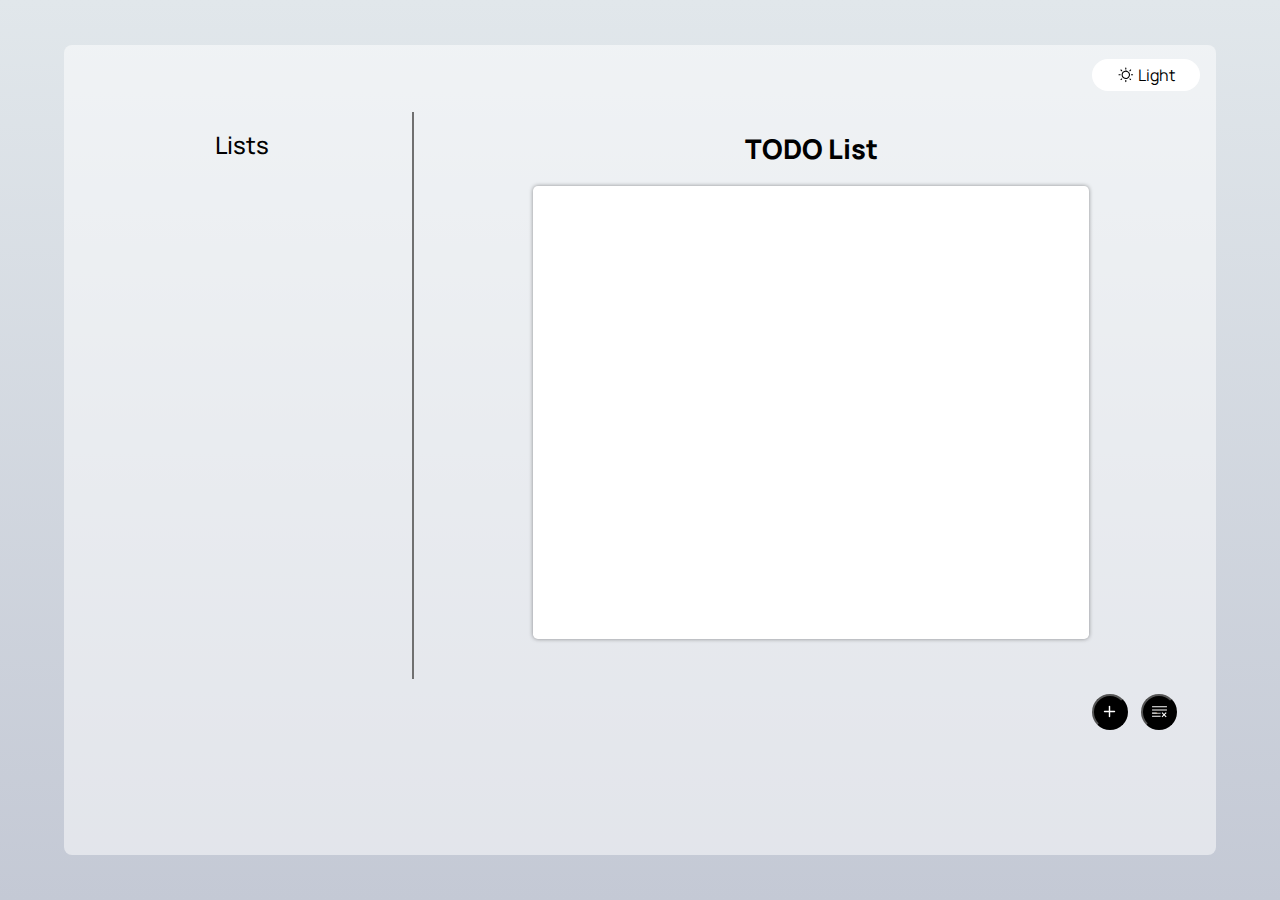
==== index.html @ 12a553c0 "Add files via upload" ====
<!DOCTYPE html>
<html lang="en">
    <head>
        <title>TODO List</title>
        <meta charset="UTF-8">
        <link rel="stylesheet" href="./static/style.css">
        <script src="/static/script.js" type="text/javascript"></script>
        <script src="https://code.jquery.com/jquery-3.6.0.min.js"></script>
    </head>
    <body onload="onLoad()">
        <div class="background_div">
            <div class="center_window">
                <div id="div-theme-btn">
                    <button onclick="toggleDarkMode()" id="theme-btn">
                        <svg viewBox="0 0 24 24" fill="none" xmlns="http://www.w3.org/2000/svg"><g id="SVGRepo_bgCarrier" stroke-width="0"></g><g id="SVGRepo_tracerCarrier" stroke-linecap="round" stroke-linejoin="round"></g><g id="SVGRepo_iconCarrier"> <path d="M12 17.75C10.8628 17.75 9.75106 17.4128 8.80547 16.781C7.85989 16.1491 7.1229 15.2511 6.6877 14.2004C6.25249 13.1498 6.13862 11.9936 6.36049 10.8782C6.58235 9.76284 7.12999 8.73829 7.93414 7.93414C8.73829 7.12999 9.76284 6.58235 10.8782 6.36049C11.9936 6.13862 13.1498 6.25249 14.2004 6.6877C15.2511 7.1229 16.1491 7.85989 16.781 8.80547C17.4128 9.75106 17.75 10.8628 17.75 12C17.7474 13.5242 17.1407 14.9852 16.0629 16.0629C14.9852 17.1407 13.5242 17.7474 12 17.75ZM12 7.75C11.1594 7.75 10.3377 7.99926 9.63883 8.46626C8.93992 8.93325 8.39519 9.59701 8.07351 10.3736C7.75184 11.1502 7.66768 12.0047 7.83167 12.8291C7.99565 13.6536 8.40043 14.4108 8.9948 15.0052C9.58917 15.5996 10.3464 16.0044 11.1709 16.1683C11.9953 16.3323 12.8498 16.2482 13.6264 15.9265C14.403 15.6048 15.0668 15.0601 15.5337 14.3612C16.0007 13.6623 16.25 12.8406 16.25 12C16.2474 10.8736 15.7987 9.79417 15.0023 8.99772C14.2058 8.20126 13.1264 7.75264 12 7.75Z" fill="#000000"></path> <path d="M12 5C11.8019 4.99741 11.6126 4.91756 11.4725 4.77747C11.3324 4.63737 11.2526 4.44811 11.25 4.25V2.75C11.25 2.55109 11.329 2.36032 11.4697 2.21967C11.6103 2.07902 11.8011 2 12 2C12.1989 2 12.3897 2.07902 12.5303 2.21967C12.671 2.36032 12.75 2.55109 12.75 2.75V4.25C12.7474 4.44811 12.6676 4.63737 12.5275 4.77747C12.3874 4.91756 12.1981 4.99741 12 5Z" fill="#000000"></path> <path d="M12 22C11.8019 21.9974 11.6126 21.9176 11.4725 21.7775C11.3324 21.6374 11.2526 21.4481 11.25 21.25V19.75C11.25 19.5511 11.329 19.3603 11.4697 19.2197C11.6103 19.079 11.8011 19 12 19C12.1989 19 12.3897 19.079 12.5303 19.2197C12.671 19.3603 12.75 19.5511 12.75 19.75V21.25C12.7474 21.4481 12.6676 21.6374 12.5275 21.7775C12.3874 21.9176 12.1981 21.9974 12 22Z" fill="#000000"></path> <path d="M21.25 12.75H19.75C19.5511 12.75 19.3603 12.671 19.2197 12.5303C19.079 12.3897 19 12.1989 19 12C19 11.8011 19.079 11.6103 19.2197 11.4697C19.3603 11.329 19.5511 11.25 19.75 11.25H21.25C21.4489 11.25 21.6397 11.329 21.7803 11.4697C21.921 11.6103 22 11.8011 22 12C22 12.1989 21.921 12.3897 21.7803 12.5303C21.6397 12.671 21.4489 12.75 21.25 12.75Z" fill="#000000"></path> <path d="M4.25 12.75H2.75C2.55109 12.75 2.36032 12.671 2.21967 12.5303C2.07902 12.3897 2 12.1989 2 12C2 11.8011 2.07902 11.6103 2.21967 11.4697C2.36032 11.329 2.55109 11.25 2.75 11.25H4.25C4.44891 11.25 4.63968 11.329 4.78033 11.4697C4.92098 11.6103 5 11.8011 5 12C5 12.1989 4.92098 12.3897 4.78033 12.5303C4.63968 12.671 4.44891 12.75 4.25 12.75Z" fill="#000000"></path> <path d="M6.50001 7.24995C6.30707 7.2352 6.12758 7.14545 6.00001 6.99995L4.91001 5.99995C4.83844 5.92838 4.78167 5.84341 4.74293 5.7499C4.7042 5.65639 4.68427 5.55617 4.68427 5.45495C4.68427 5.35373 4.7042 5.25351 4.74293 5.16C4.78167 5.06649 4.83844 4.98152 4.91001 4.90995C4.98158 4.83838 5.06655 4.78161 5.16006 4.74287C5.25357 4.70414 5.3538 4.6842 5.45501 4.6842C5.55623 4.6842 5.65645 4.70414 5.74996 4.74287C5.84347 4.78161 5.92844 4.83838 6.00001 4.90995L7.00001 5.99995C7.123 6.13746 7.19099 6.31547 7.19099 6.49995C7.19099 6.68443 7.123 6.86244 7.00001 6.99995C6.87244 7.14545 6.69295 7.2352 6.50001 7.24995Z" fill="#000000"></path> <path d="M18.56 19.31C18.4615 19.3104 18.3638 19.2912 18.2728 19.2534C18.1818 19.2157 18.0993 19.1601 18.03 19.09L17 18C16.9332 17.86 16.9114 17.7028 16.9376 17.5499C16.9638 17.3971 17.0368 17.2561 17.1465 17.1464C17.2561 17.0368 17.3971 16.9638 17.55 16.9376C17.7028 16.9113 17.8601 16.9331 18 17L19.09 18C19.2305 18.1406 19.3094 18.3312 19.3094 18.53C19.3094 18.7287 19.2305 18.9194 19.09 19.06C19.0233 19.1355 18.9419 19.1967 18.8508 19.2397C18.7597 19.2827 18.6607 19.3066 18.56 19.31Z" fill="#000000"></path> <path d="M17.5 7.24995C17.3071 7.2352 17.1276 7.14545 17 6.99995C16.877 6.86244 16.809 6.68443 16.809 6.49995C16.809 6.31547 16.877 6.13746 17 5.99995L18 4.90995C18.1445 4.76541 18.3406 4.6842 18.545 4.6842C18.7494 4.6842 18.9455 4.76541 19.09 4.90995C19.2345 5.05449 19.3158 5.25054 19.3158 5.45495C19.3158 5.65936 19.2345 5.85541 19.09 5.99995L18 6.99995C17.8724 7.14545 17.6929 7.2352 17.5 7.24995Z" fill="#000000"></path> <path d="M5.44001 19.31C5.34147 19.3104 5.24383 19.2912 5.15282 19.2534C5.06181 19.2157 4.97926 19.1601 4.91001 19.09C4.76956 18.9494 4.69067 18.7587 4.69067 18.56C4.69067 18.3612 4.76956 18.1706 4.91001 18.03L6.00001 17C6.13997 16.9331 6.2972 16.9113 6.45006 16.9376C6.60293 16.9638 6.7439 17.0368 6.85357 17.1464C6.96324 17.2561 7.03621 17.3971 7.06244 17.5499C7.08866 17.7028 7.06685 17.86 7.00001 18L6.00001 19.09C5.92728 19.1638 5.83985 19.2216 5.74338 19.2595C5.64691 19.2974 5.54356 19.3146 5.44001 19.31Z" fill="#000000"></path> </g></svg>
                        Light
                    </button>
                </div>
                <div class="main_page">
                    <div class="left_side">
                        <h1>Lists</h1>
                        <div class="all_lists">

                        </div>
                    </div>
                    <div class="right_side">
                        <h1 id="pageTitle">TODO List</h1>
                        <div id="div_pg_table">
                        </div>
                    </div>
                </div>
                <div id="div-add-btn" class="bottom_buttons">
                    <button onclick="updateDatabase()" id="add-btn"></button>
                    <button id="clear-table_but">-</button>
                </div>
            </div>
        </div>
    </body>
</html>
---- static/style.css ----
@import url('https://fonts.googleapis.com/css2?family=Manrope:wght@300;400;600;700&display=swap');
.background_div{
    background: linear-gradient(#E1E7EB,#C4C9D5);
    background-repeat: no-repeat;
    position: absolute;
    top: 0px;
    left: 0px;
    height: 100%;
    width: 100%;
    display: flex;
    justify-content: center;
    align-items: center;
    flex-direction: column;
}
.center_window{
    position: relative;
    background-color: rgb(255 255 255 / 50%);
    width: 90%;
    border-radius: 0.5em;
    height: 90%;
}
#div-theme-btn{
    display: flex;
    justify-content: center;
    flex-direction: column;
    align-items: flex-end;
    height: 3.7em;
    padding-right: 1em;
}
#theme-btn{
    font-family: 'Manrope';
    background-color: white;
    border: none;
    border-radius: 100vmin;
    display: flex;
    flex-direction: row;
    align-items: center;
    font-size: 1rem;
    padding: 5px 25px;
    justify-content: flex-end;
    width: max-content;
}
#theme-btn > svg{
    height: 1.1em;
    margin-right: 0.2em;
}

.main_page{
    display: flex;
    flex-direction: row;
    justify-content: space-around;
    height: 70%;
    align-items: center;
    padding: 0.5em;
}

/* inside window */
.left_side{
    width: 30%;
    border-right: 2px solid #707070;
}
.right_side{
    width: 70%;
}
.left_side , .right_side{
    height: 100%;
    display: flex;
    flex-direction: column;
    align-items: center;
}
.left_side > h1{
    font-family: 'Manrope';
    font-size: 1.5rem;
    font-weight: 500;
}

.right_side > h1{
    font-family: 'Manrope';
    font-size: 1.7rem;
    font-weight: 900;
}
#div_pg_table{
    background-color: white;
    height: 80%;
    width: 70%;
    border-radius: 0.3em;
    box-shadow: 0px 0px 4px #00000069;
}

/* bottom_buttons */
.bottom_buttons{
    display: flex;
    justify-content: flex-end;
    align-items: center;
    padding-right: 2em;
}
.bottom_buttons > button{
    font-family: 'Manrope';
    border-radius: 100vmin;
    height: 2.7em;
    width: 2.7em;
    margin: 0.5em;
}
#add-btn{
    background: url(../images/plus.svg);
    background-size: 1.3em;
    background-repeat: no-repeat;
    background-position: center;
    background-color: #000000;
}
#clear-table_but{
    background: url(../images/clear.svg);
    background-size: 1.3em;
    background-repeat: no-repeat;
    background-position: center;
    background-color: #000000;
}
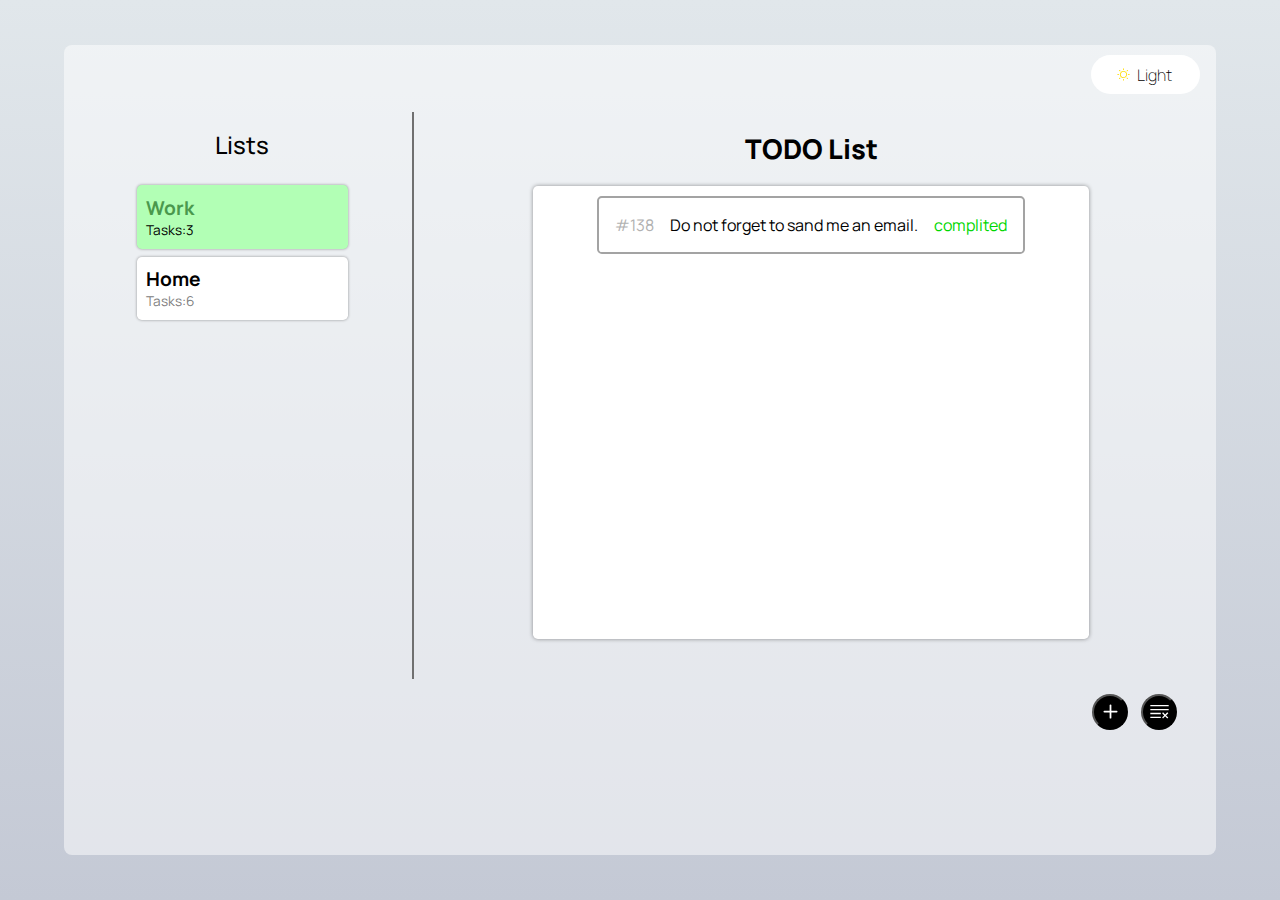
==== commit c90d1f99: "Add files via upload" ====
--- a/index.html
+++ b/index.html
@@ -7,31 +7,50 @@
         <script src="/static/script.js" type="text/javascript"></script>
         <script src="https://code.jquery.com/jquery-3.6.0.min.js"></script>
     </head>
-    <body onload="onLoad()">
+    <body onload="onLoad()" class="light_mode">
+    <!-- <body> -->
         <div class="background_div">
             <div class="center_window">
                 <div id="div-theme-btn">
                     <button onclick="toggleDarkMode()" id="theme-btn">
-                        <svg viewBox="0 0 24 24" fill="none" xmlns="http://www.w3.org/2000/svg"><g id="SVGRepo_bgCarrier" stroke-width="0"></g><g id="SVGRepo_tracerCarrier" stroke-linecap="round" stroke-linejoin="round"></g><g id="SVGRepo_iconCarrier"> <path d="M12 17.75C10.8628 17.75 9.75106 17.4128 8.80547 16.781C7.85989 16.1491 7.1229 15.2511 6.6877 14.2004C6.25249 13.1498 6.13862 11.9936 6.36049 10.8782C6.58235 9.76284 7.12999 8.73829 7.93414 7.93414C8.73829 7.12999 9.76284 6.58235 10.8782 6.36049C11.9936 6.13862 13.1498 6.25249 14.2004 6.6877C15.2511 7.1229 16.1491 7.85989 16.781 8.80547C17.4128 9.75106 17.75 10.8628 17.75 12C17.7474 13.5242 17.1407 14.9852 16.0629 16.0629C14.9852 17.1407 13.5242 17.7474 12 17.75ZM12 7.75C11.1594 7.75 10.3377 7.99926 9.63883 8.46626C8.93992 8.93325 8.39519 9.59701 8.07351 10.3736C7.75184 11.1502 7.66768 12.0047 7.83167 12.8291C7.99565 13.6536 8.40043 14.4108 8.9948 15.0052C9.58917 15.5996 10.3464 16.0044 11.1709 16.1683C11.9953 16.3323 12.8498 16.2482 13.6264 15.9265C14.403 15.6048 15.0668 15.0601 15.5337 14.3612C16.0007 13.6623 16.25 12.8406 16.25 12C16.2474 10.8736 15.7987 9.79417 15.0023 8.99772C14.2058 8.20126 13.1264 7.75264 12 7.75Z" fill="#000000"></path> <path d="M12 5C11.8019 4.99741 11.6126 4.91756 11.4725 4.77747C11.3324 4.63737 11.2526 4.44811 11.25 4.25V2.75C11.25 2.55109 11.329 2.36032 11.4697 2.21967C11.6103 2.07902 11.8011 2 12 2C12.1989 2 12.3897 2.07902 12.5303 2.21967C12.671 2.36032 12.75 2.55109 12.75 2.75V4.25C12.7474 4.44811 12.6676 4.63737 12.5275 4.77747C12.3874 4.91756 12.1981 4.99741 12 5Z" fill="#000000"></path> <path d="M12 22C11.8019 21.9974 11.6126 21.9176 11.4725 21.7775C11.3324 21.6374 11.2526 21.4481 11.25 21.25V19.75C11.25 19.5511 11.329 19.3603 11.4697 19.2197C11.6103 19.079 11.8011 19 12 19C12.1989 19 12.3897 19.079 12.5303 19.2197C12.671 19.3603 12.75 19.5511 12.75 19.75V21.25C12.7474 21.4481 12.6676 21.6374 12.5275 21.7775C12.3874 21.9176 12.1981 21.9974 12 22Z" fill="#000000"></path> <path d="M21.25 12.75H19.75C19.5511 12.75 19.3603 12.671 19.2197 12.5303C19.079 12.3897 19 12.1989 19 12C19 11.8011 19.079 11.6103 19.2197 11.4697C19.3603 11.329 19.5511 11.25 19.75 11.25H21.25C21.4489 11.25 21.6397 11.329 21.7803 11.4697C21.921 11.6103 22 11.8011 22 12C22 12.1989 21.921 12.3897 21.7803 12.5303C21.6397 12.671 21.4489 12.75 21.25 12.75Z" fill="#000000"></path> <path d="M4.25 12.75H2.75C2.55109 12.75 2.36032 12.671 2.21967 12.5303C2.07902 12.3897 2 12.1989 2 12C2 11.8011 2.07902 11.6103 2.21967 11.4697C2.36032 11.329 2.55109 11.25 2.75 11.25H4.25C4.44891 11.25 4.63968 11.329 4.78033 11.4697C4.92098 11.6103 5 11.8011 5 12C5 12.1989 4.92098 12.3897 4.78033 12.5303C4.63968 12.671 4.44891 12.75 4.25 12.75Z" fill="#000000"></path> <path d="M6.50001 7.24995C6.30707 7.2352 6.12758 7.14545 6.00001 6.99995L4.91001 5.99995C4.83844 5.92838 4.78167 5.84341 4.74293 5.7499C4.7042 5.65639 4.68427 5.55617 4.68427 5.45495C4.68427 5.35373 4.7042 5.25351 4.74293 5.16C4.78167 5.06649 4.83844 4.98152 4.91001 4.90995C4.98158 4.83838 5.06655 4.78161 5.16006 4.74287C5.25357 4.70414 5.3538 4.6842 5.45501 4.6842C5.55623 4.6842 5.65645 4.70414 5.74996 4.74287C5.84347 4.78161 5.92844 4.83838 6.00001 4.90995L7.00001 5.99995C7.123 6.13746 7.19099 6.31547 7.19099 6.49995C7.19099 6.68443 7.123 6.86244 7.00001 6.99995C6.87244 7.14545 6.69295 7.2352 6.50001 7.24995Z" fill="#000000"></path> <path d="M18.56 19.31C18.4615 19.3104 18.3638 19.2912 18.2728 19.2534C18.1818 19.2157 18.0993 19.1601 18.03 19.09L17 18C16.9332 17.86 16.9114 17.7028 16.9376 17.5499C16.9638 17.3971 17.0368 17.2561 17.1465 17.1464C17.2561 17.0368 17.3971 16.9638 17.55 16.9376C17.7028 16.9113 17.8601 16.9331 18 17L19.09 18C19.2305 18.1406 19.3094 18.3312 19.3094 18.53C19.3094 18.7287 19.2305 18.9194 19.09 19.06C19.0233 19.1355 18.9419 19.1967 18.8508 19.2397C18.7597 19.2827 18.6607 19.3066 18.56 19.31Z" fill="#000000"></path> <path d="M17.5 7.24995C17.3071 7.2352 17.1276 7.14545 17 6.99995C16.877 6.86244 16.809 6.68443 16.809 6.49995C16.809 6.31547 16.877 6.13746 17 5.99995L18 4.90995C18.1445 4.76541 18.3406 4.6842 18.545 4.6842C18.7494 4.6842 18.9455 4.76541 19.09 4.90995C19.2345 5.05449 19.3158 5.25054 19.3158 5.45495C19.3158 5.65936 19.2345 5.85541 19.09 5.99995L18 6.99995C17.8724 7.14545 17.6929 7.2352 17.5 7.24995Z" fill="#000000"></path> <path d="M5.44001 19.31C5.34147 19.3104 5.24383 19.2912 5.15282 19.2534C5.06181 19.2157 4.97926 19.1601 4.91001 19.09C4.76956 18.9494 4.69067 18.7587 4.69067 18.56C4.69067 18.3612 4.76956 18.1706 4.91001 18.03L6.00001 17C6.13997 16.9331 6.2972 16.9113 6.45006 16.9376C6.60293 16.9638 6.7439 17.0368 6.85357 17.1464C6.96324 17.2561 7.03621 17.3971 7.06244 17.5499C7.08866 17.7028 7.06685 17.86 7.00001 18L6.00001 19.09C5.92728 19.1638 5.83985 19.2216 5.74338 19.2595C5.64691 19.2974 5.54356 19.3146 5.44001 19.31Z" fill="#000000"></path> </g></svg>
-                        Light
+                        <img src="./images/light.svg" id="theme-btn-img">
+                        <h3 id="theam_but_text">Light</h3>
                     </button>
                 </div>
                 <div class="main_page">
                     <div class="left_side">
                         <h1>Lists</h1>
                         <div class="all_lists">
-
+                            <div class="chosen_list">
+                                <h2>Work</h2>
+                                <h3>Tasks:3</h3>
+                            </div>
+                            <div class="normal_list">
+                                <h2>Home</h2>
+                                <h3>Tasks:6</h3>
+                            </div>
                         </div>
                     </div>
                     <div class="right_side">
                         <h1 id="pageTitle">TODO List</h1>
                         <div id="div_pg_table">
+                            <table>
+                                <tr>
+                                    <td class="task_id">#138</td>
+                                    <td class="task_data">Do not forget to sand me an email.</td>
+                                    <td class="task_status">complited</td>
+                                </tr>
+                            </table>
                         </div>
                     </div>
                 </div>
                 <div id="div-add-btn" class="bottom_buttons">
-                    <button onclick="updateDatabase()" id="add-btn"></button>
-                    <button id="clear-table_but">-</button>
+                    <button onclick="updateDatabase()" id="add-btn">
+                        <img src="./images/plus.svg" alt="">
+                    </button>
+                    <button id="clear-table_but">
+                        <img src="./images/clear.svg" alt="">
+                    </button>
                 </div>
             </div>
         </div>
--- a/static/style.css
+++ b/static/style.css
@@ -1,6 +1,48 @@
 @import url('https://fonts.googleapis.com/css2?family=Manrope:wght@300;400;600;700&display=swap');
+body{
+    --full_background_color:linear-gradient(#E1E7EB,#C4C9D5);
+    --center_window_color:#ffffff80;
+    --theam_button_color:white;
+    --theam_bottun_text_color:black;
+    --theam_button_hover_color:#b1b1b1;
+    --theam_button_hover_text_color:white;
+    --midle_line_color:2px solid #707070;
+    --midwin_titles_color:black;
+    --chosen_list_color:#B2FFB5;
+    --normal_list_color:white;
+    --chosen_list_text_color:#4A984D;
+    --normal_list_text_color:black;
+    --chosen_list_sub_text_color:black;
+    --normal_list_sub_text_color:gray;
+    --task_div_bacground_color:white;
+    --task_border_color:#a3a3a3;
+    --task_backgruond_color:transparent;
+    --task_id_color:#b1b1b1;
+    --task_data_color:black;
+}
+.dark_mode{
+    --full_background_color:linear-gradient(#232323,#07122D);
+    --center_window_color:#414141;
+    --theam_button_color:#000000;
+    --theam_bottun_text_color:white;
+    --theam_button_hover_color:#b1b1b1;
+    --theam_button_hover_text_color:white;
+    --midle_line_color:2px solid #707070;
+    --midwin_titles_color:white;
+    --chosen_list_color:#0090FF;
+    --normal_list_color:#0F0F0F;
+    --chosen_list_text_color:white;
+    --normal_list_text_color:#0090FF;
+    --chosen_list_sub_text_color:black;
+    --normal_list_sub_text_color:white;
+    --task_div_bacground_color:#505050;
+    --task_border_color:#707070;
+    --task_backgruond_color:#1E1E1E;
+    --task_id_color:#A5A5A5;
+    --task_data_color:white;
+}
 .background_div{
-    background: linear-gradient(#E1E7EB,#C4C9D5);
+    background: var(--full_background_color);
     background-repeat: no-repeat;
     position: absolute;
     top: 0px;
@@ -14,7 +56,7 @@
 }
 .center_window{
     position: relative;
-    background-color: rgb(255 255 255 / 50%);
+    background-color: var(--center_window_color);
     width: 90%;
     border-radius: 0.5em;
     height: 90%;
@@ -28,23 +70,34 @@
     padding-right: 1em;
 }
 #theme-btn{
-    font-family: 'Manrope';
-    background-color: white;
+    background-color:var(--theam_button_color);
+    color: var(--theam_bottun_text_color);
     border: none;
     border-radius: 100vmin;
     display: flex;
     flex-direction: row;
     align-items: center;
-    font-size: 1rem;
     padding: 5px 25px;
     justify-content: flex-end;
     width: max-content;
-}
-#theme-btn > svg{
+    transition: 0.2s ease-in-out;
+    outline: none;
+}
+#theam_but_text{
+    font-family: 'Manrope';
+    font-size: 1rem;
+    font-weight: 100;
+    margin: 0.2em;
+}
+#theme-btn > img{
     height: 1.1em;
     margin-right: 0.2em;
 }
-
+#theme-btn:hover{
+    background-color:var(--theam_button_hover_color);
+    cursor: pointer;
+    color: var(--theam_button_hover_text_color);
+}
 .main_page{
     display: flex;
     flex-direction: row;
@@ -55,9 +108,10 @@
 }
 
 /* inside window */
+/* Left side */
 .left_side{
     width: 30%;
-    border-right: 2px solid #707070;
+    border-right: var(--midle_line_color);
 }
 .right_side{
     width: 70%;
@@ -72,19 +126,110 @@
     font-family: 'Manrope';
     font-size: 1.5rem;
     font-weight: 500;
+    color:var(--midwin_titles_color);
+}
+.left_side > div > div{
+    width: 12em;
+    display: flex;
+    flex-direction: column;
+    border-radius: 0.3em;
+    box-shadow: 0px 0px 3px #00000065;
+    font-family: 'Manrope';
+    cursor: pointer;
+    transition: 0.1s ease-in-out;
+    margin: 0.5em;
+}
+.left_side > div > div:hover{
+    /* width: 13em; */
+    transform: scale(102%);
+    box-shadow: 0px 0px 11px 1px #00000069;
+}
+.chosen_list{
+    background-color:var(--chosen_list_color) ;
+    padding: 0.6em;
+}
+.normal_list{
+    background-color: var(--normal_list_color);
+    padding: 0.6em;
+}
+.left_side > div > div > h2{
+    margin: 0px;
+    font-size: 1.2rem;
+    font-weight: 700;
+}
+.chosen_list > h2{
+    color: var(--chosen_list_text_color);
+}
+.left_side > div > div > h3{
+    font-weight: 400;
+    margin: 0px;
+    font-size: 0.85rem;
+}
+.normal_list h2{
+    color: var(--normal_list_text_color);
+}
+.chosen_list > h3{
+    color: var(--chosen_list_sub_text_color);
+}
+.normal_list h3{
+    color:var(--normal_list_sub_text_color);
 }
 
+/* Right side */
 .right_side > h1{
     font-family: 'Manrope';
     font-size: 1.7rem;
     font-weight: 900;
+    color:var(--midwin_titles_color);
 }
 #div_pg_table{
-    background-color: white;
+    background-color: var(--task_div_bacground_color);
     height: 80%;
     width: 70%;
     border-radius: 0.3em;
     box-shadow: 0px 0px 4px #00000069;
+    display: flex;
+    flex-direction: column;
+    align-items: center;
+}
+#div_pg_table > table{
+    display: block;
+    height: 100%;
+    overflow: overlay;
+    padding-inline: 1em;
+}
+#div_pg_table > table::-webkit-scrollbar{
+    background-color: #21212133;
+}
+#div_pg_table > table::-webkit-scrollbar-thumb{
+    background-color: rgb(123, 123, 123);
+    border-radius: 100vmin;
+}
+#div_pg_table > table::-webkit-scrollbar-thumb:hover{
+    background-color: rgb(235, 235, 235);
+}
+#div_pg_table > table > tbody > tr{
+    font-family: 'Manrope';
+    display: flex;
+    align-items: center;
+    justify-content: center;
+    padding: 0.5em;
+    background-color: var(--task_backgruond_color);
+    border: 2px solid var(--task_border_color);
+    margin: 0.5em 1em;
+    border-radius: 0.3em;
+}
+#div_pg_table > table> tbody > tr > td{
+    padding: 0.5em;
+}
+.task_id{
+    color: var(--task_id_color);
+}
+.task_data{
+    color:var(--task_data_color);
+}
+.task_status{
+    color: #00d700;
 }
 
 /* bottom_buttons */
@@ -100,18 +245,14 @@
     height: 2.7em;
     width: 2.7em;
     margin: 0.5em;
-}
-#add-btn{
-    background: url(../images/plus.svg);
-    background-size: 1.3em;
-    background-repeat: no-repeat;
-    background-position: center;
-    background-color: #000000;
-}
-#clear-table_but{
-    background: url(../images/clear.svg);
-    background-size: 1.3em;
-    background-repeat: no-repeat;
-    background-position: center;
-    background-color: #000000;
+    background-color: black;
+    display: flex;
+    align-items: center;
+    justify-content: center;
+}
+.bottom_buttons > button > img{
+    height: 70%;
+}
+.bottom_buttons > button:hover{
+    cursor: pointer;
 }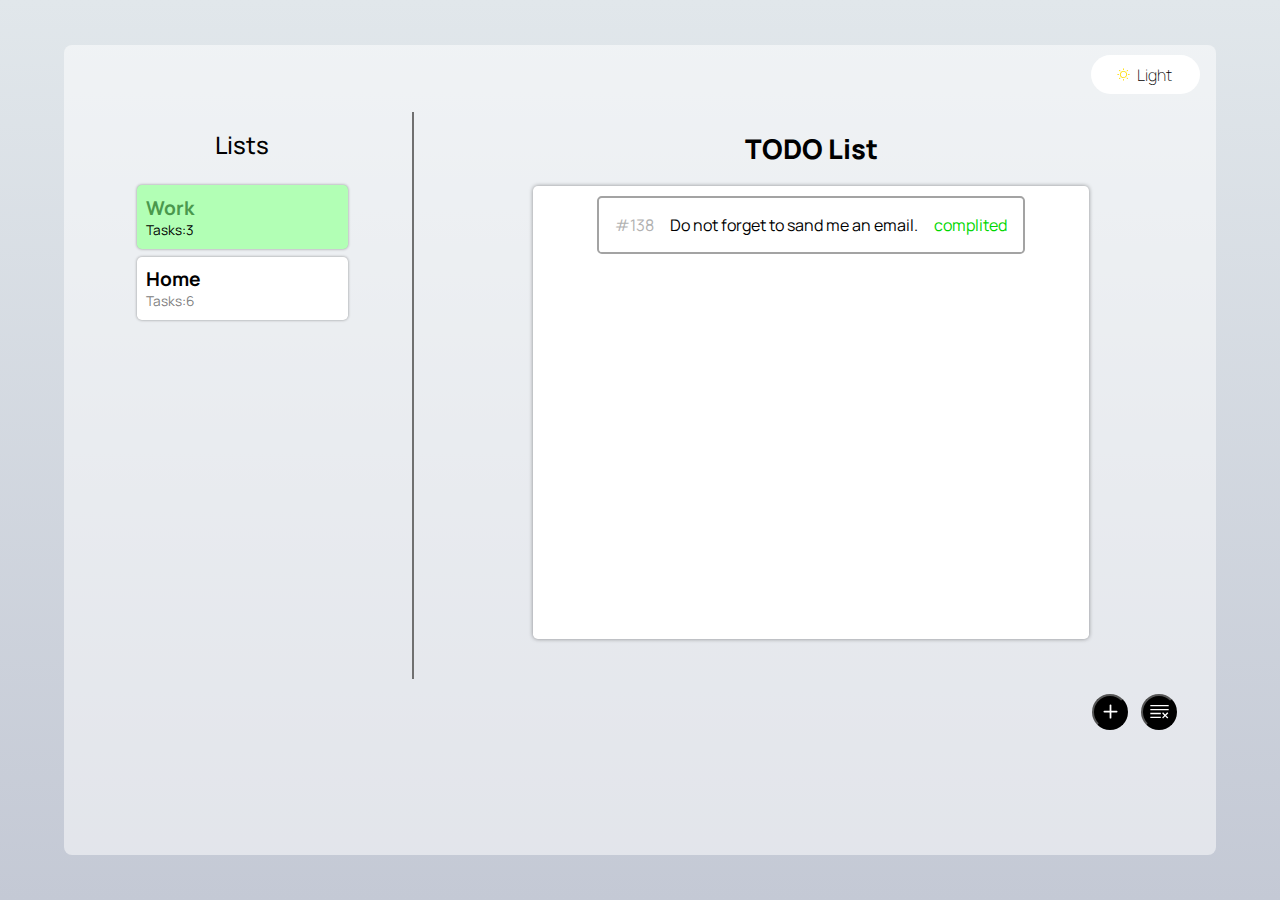
==== commit 348d4d12: "Add files via upload" ====
--- a/index.html
+++ b/index.html
@@ -4,7 +4,7 @@
         <title>TODO List</title>
         <meta charset="UTF-8">
         <link rel="stylesheet" href="./static/style.css">
-        <script src="/static/script.js" type="text/javascript"></script>
+        <script src="./static/script.js" type="text/javascript"></script>
         <script src="https://code.jquery.com/jquery-3.6.0.min.js"></script>
     </head>
     <body onload="onLoad()" class="light_mode">
@@ -13,7 +13,7 @@
             <div class="center_window">
                 <div id="div-theme-btn">
                     <button onclick="toggleDarkMode()" id="theme-btn">
-                        <img src="./images/light.svg" id="theme-btn-img">
+                        <img src="./static/images/light.svg" id="theme-btn-img">
                         <h3 id="theam_but_text">Light</h3>
                     </button>
                 </div>
@@ -46,10 +46,10 @@
                 </div>
                 <div id="div-add-btn" class="bottom_buttons">
                     <button onclick="updateDatabase()" id="add-btn">
-                        <img src="./images/plus.svg" alt="">
+                        <img src="./static/images/plus.svg" alt="">
                     </button>
                     <button id="clear-table_but">
-                        <img src="./images/clear.svg" alt="">
+                        <img src="./static/images/clear.svg" alt="">
                     </button>
                 </div>
             </div>
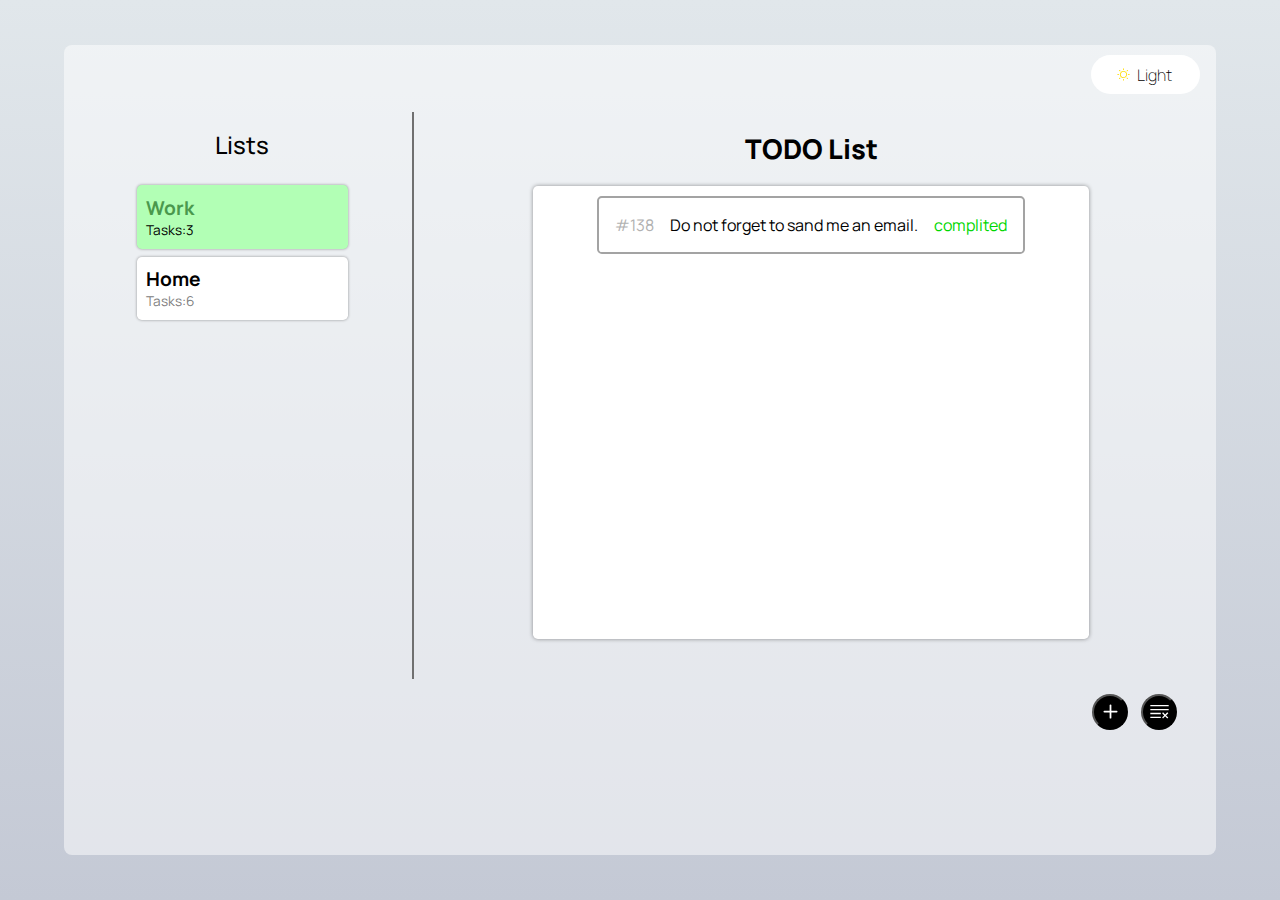
==== commit 08e65d9b: "Add files via upload" ====
--- a/index.html
+++ b/index.html
@@ -8,7 +8,7 @@
         <script src="https://code.jquery.com/jquery-3.6.0.min.js"></script>
     </head>
     <body onload="onLoad()" class="light_mode">
-    <!-- <body> -->
+    <!-- <body> --> 
         <div class="background_div">
             <div class="center_window">
                 <div id="div-theme-btn">
--- a/static/style.css
+++ b/static/style.css
@@ -212,7 +212,7 @@
     font-family: 'Manrope';
     display: flex;
     align-items: center;
-    justify-content: center;
+    justify-content: space-between;
     padding: 0.5em;
     background-color: var(--task_backgruond_color);
     border: 2px solid var(--task_border_color);
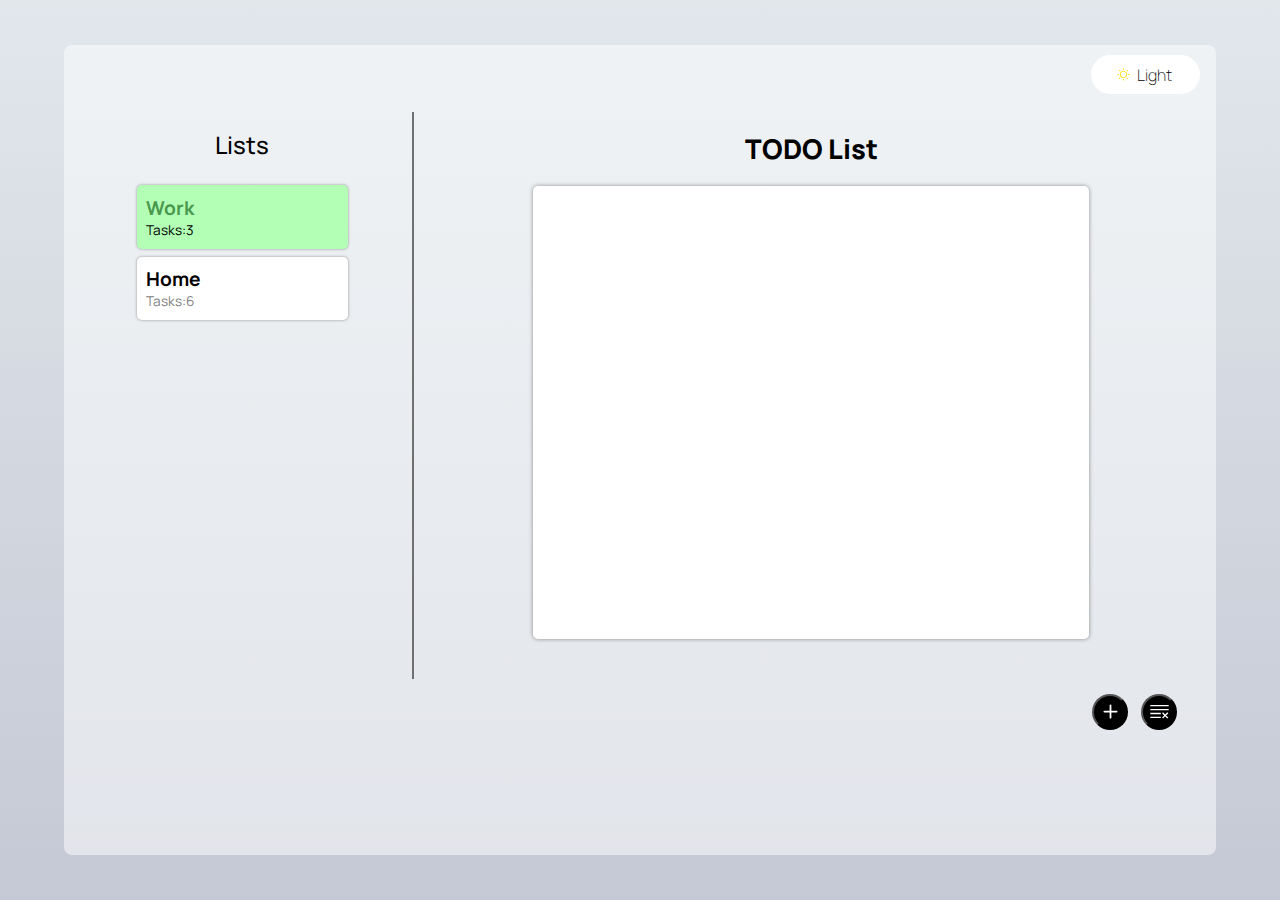
==== commit 0bb54a2f: "Add files via upload" ====
--- a/index.html
+++ b/index.html
@@ -35,11 +35,6 @@
                         <h1 id="pageTitle">TODO List</h1>
                         <div id="div_pg_table">
                             <table>
-                                <tr>
-                                    <td class="task_id">#138</td>
-                                    <td class="task_data">Do not forget to sand me an email.</td>
-                                    <td class="task_status">complited</td>
-                                </tr>
                             </table>
                         </div>
                     </div>
--- a/static/style.css
+++ b/static/style.css
@@ -195,8 +195,12 @@
 #div_pg_table > table{
     display: block;
     height: 100%;
+    width: 100%;
     overflow: overlay;
     padding-inline: 1em;
+    display: flex;
+    flex-direction: column;
+    align-items: center;
 }
 #div_pg_table > table::-webkit-scrollbar{
     background-color: #21212133;
@@ -207,6 +211,9 @@
 }
 #div_pg_table > table::-webkit-scrollbar-thumb:hover{
     background-color: rgb(235, 235, 235);
+}
+#div_pg_table > table > tbody{
+    width: 100%;
 }
 #div_pg_table > table > tbody > tr{
     font-family: 'Manrope';
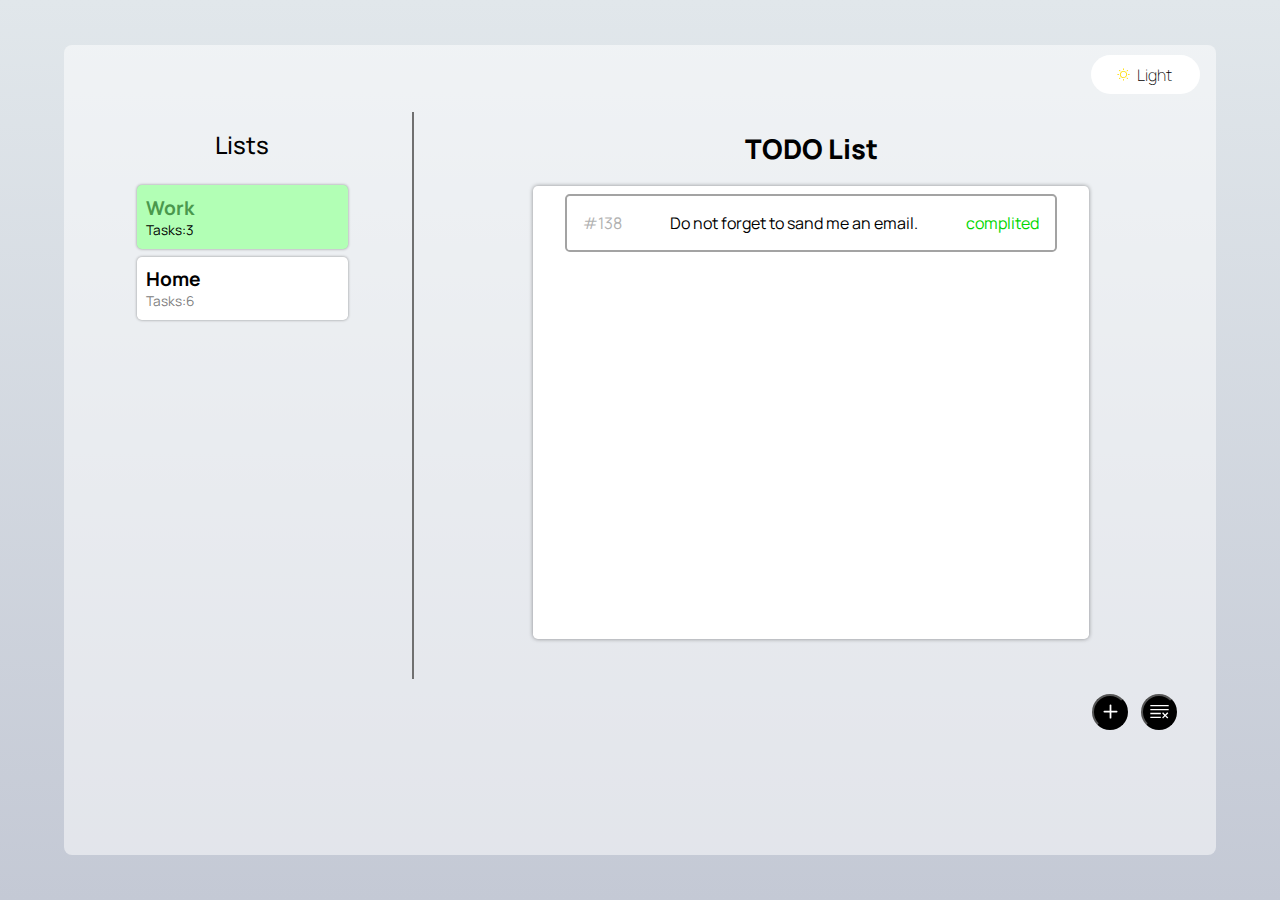
==== commit 1035faa6: "Add files via upload" ====
--- a/index.html
+++ b/index.html
@@ -34,7 +34,12 @@
                     <div class="right_side">
                         <h1 id="pageTitle">TODO List</h1>
                         <div id="div_pg_table">
-                            <table>
+                            <table id="pg_table">
+                                <tr>
+                                    <td class="task_id">#138</td>
+                                    <td class="task_data">Do not forget to sand me an email.</td>
+                                    <td class="task_status">complited</td>
+                                </tr>
                             </table>
                         </div>
                     </div>
@@ -43,7 +48,7 @@
                     <button onclick="updateDatabase()" id="add-btn">
                         <img src="./static/images/plus.svg" alt="">
                     </button>
-                    <button id="clear-table_but">
+                    <button onclick="clearTable()" id="clear-table_but">
                         <img src="./static/images/clear.svg" alt="">
                     </button>
                 </div>
